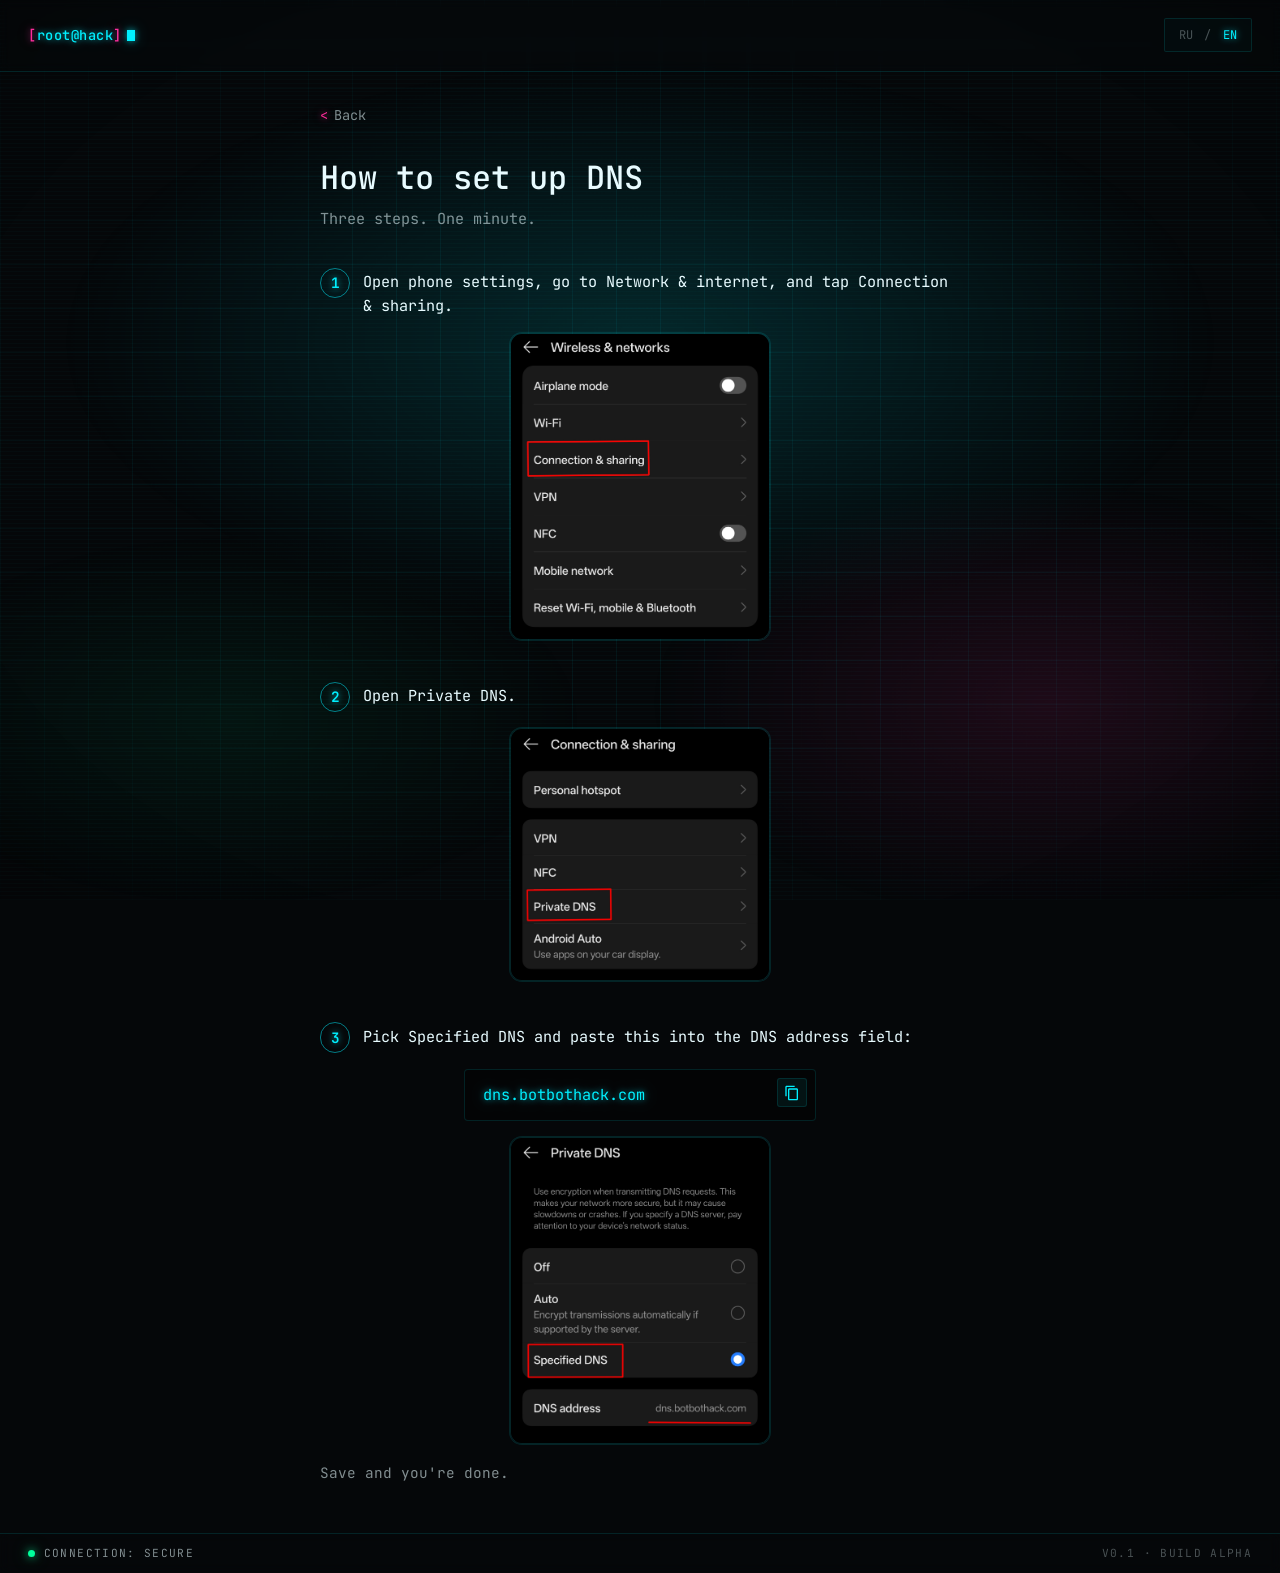
==== help.html @ 2f2c7b4a "Add files via upload" ====
<!DOCTYPE html>
<html lang="en">
<head>
  <meta charset="UTF-8">
  <meta name="viewport" content="width=device-width, initial-scale=1.0, viewport-fit=cover">
  <meta name="theme-color" content="#050709">
  <title>&gt;_ help</title>
  <link rel="preconnect" href="https://fonts.googleapis.com">
  <link rel="preconnect" href="https://fonts.gstatic.com" crossorigin>
  <link href="https://fonts.googleapis.com/css2?family=JetBrains+Mono:wght@300;400;500;700&display=swap" rel="stylesheet">
  <link rel="stylesheet" href="style.css">
</head>
<body>
  <!-- Background layers -->
  <div class="bg-grid" aria-hidden="true"></div>
  <div class="bg-glow" aria-hidden="true"></div>
  <div class="scanlines" aria-hidden="true"></div>
  <div class="vignette" aria-hidden="true"></div>

  <!-- Top bar: logo + language switcher -->
  <header class="topbar">
    <a class="logo" href="index.html">
      <span class="logo-bracket">[</span><span class="logo-text">root@hack</span><span class="logo-bracket">]</span><span class="logo-cursor"></span>
    </a>
    <nav class="lang-switch" aria-label="Language">
      <button class="lang-btn" data-lang="ru" type="button">RU</button>
      <span class="lang-sep">/</span>
      <button class="lang-btn" data-lang="en" type="button">EN</button>
    </nav>
  </header>

  <main class="stage help-stage">
    <div class="help-main">
      <a class="help-back" href="index.html">
        <span aria-hidden="true">&lt;</span>
        <span data-ru="Назад" data-en="Back"></span>
      </a>

      <h1 class="help-title" data-ru="Как подключить DNS" data-en="How to set up DNS"></h1>
      <p class="help-intro" data-ru="Три шага. Минута времени." data-en="Three steps. One minute."></p>

      <div class="help-steps">

        <section class="help-step">
          <div class="help-step-head">
            <span class="help-step-num">1</span>
            <p class="help-step-text" data-ru="Зайди в настройки телефона, открой «Сеть и интернет» и нажми «Connection &amp; sharing»." data-en="Open phone settings, go to Network &amp; internet, and tap Connection &amp; sharing."></p>
          </div>
          <div class="help-step-img">
            <img src="step1.jpg" alt="Wireless &amp; networks screen, Connection &amp; sharing">
          </div>
        </section>

        <section class="help-step">
          <div class="help-step-head">
            <span class="help-step-num">2</span>
            <p class="help-step-text" data-ru="Открой «Private DNS»." data-en="Open Private DNS."></p>
          </div>
          <div class="help-step-img">
            <img src="step2.jpg" alt="Connection &amp; sharing screen, Private DNS">
          </div>
        </section>

        <section class="help-step">
          <div class="help-step-head">
            <span class="help-step-num">3</span>
            <p class="help-step-text" data-ru="Выбери «Specified DNS» и вставь адрес в поле «DNS address»:" data-en="Pick Specified DNS and paste this into the DNS address field:"></p>
          </div>
          <pre class="card-code help-code"><code>dns.botbothack.com</code><button type="button" class="code-copy-btn" aria-label="Copy"><svg viewBox="0 0 24 24" width="16" height="16" fill="currentColor" aria-hidden="true"><path d="M16 1H4c-1.1 0-2 .9-2 2v14h2V3h12V1zm3 4H8c-1.1 0-2 .9-2 2v14c0 1.1.9 2 2 2h11c1.1 0 2-.9 2-2V7c0-1.1-.9-2-2-2zm0 16H8V7h11v14z"/></svg></button></pre>
          <div class="help-step-img">
            <img src="step3.jpg" alt="Private DNS screen, Specified DNS selected">
          </div>
          <p class="help-step-text help-step-note" data-ru="Сохрани и готово." data-en="Save and you're done."></p>
        </section>

      </div>
    </div>
  </main>

  <!-- Bottom status bar -->
  <footer class="bottombar">
    <span class="status">
      <span class="status-dot"></span>
      <span id="statusText">connection: secure</span>
    </span>
    <span class="meta" id="metaText">v0.1 · build alpha</span>
  </footer>

  <script src="help.js"></script>
</body>
</html>
---- style.css ----
:root {
  --bg-0: #050709;
  --bg-1: #0a0e14;
  --neon-cyan: #00f0ff;
  --neon-cyan-soft: rgba(0, 240, 255, 0.5);
  --neon-pink: #ff2d9c;
  --neon-pink-soft: rgba(255, 45, 156, 0.5);
  --neon-green: #00ff9c;
  --text: #e8fbff;
  --text-dim: rgba(232, 251, 255, 0.55);
  --text-mute: rgba(232, 251, 255, 0.3);
  --grid: rgba(0, 240, 255, 0.06);
  --line: rgba(0, 240, 255, 0.12);
  --glow-cyan-sm: 0 0 6px rgba(0, 240, 255, 0.6), 0 0 16px rgba(0, 240, 255, 0.3);
  --glow-cyan-md: 0 0 10px rgba(0, 240, 255, 0.7), 0 0 28px rgba(0, 240, 255, 0.35);
  --glow-pink-sm: 0 0 6px rgba(255, 45, 156, 0.6), 0 0 16px rgba(255, 45, 156, 0.3);
  --glow-green:   0 0 8px rgba(0, 255, 156, 0.7), 0 0 18px rgba(0, 255, 156, 0.4);
  --font-mono: 'JetBrains Mono', ui-monospace, 'SF Mono', Menlo, Monaco, Consolas, monospace;
}

*, *::before, *::after { box-sizing: border-box; }
* { margin: 0; padding: 0; }

html {
  -webkit-text-size-adjust: 100%;
  scrollbar-width: none;
  -ms-overflow-style: none;
}
html::-webkit-scrollbar { display: none; }

* { -webkit-tap-highlight-color: transparent; }

body {
  -webkit-user-select: none;
  -moz-user-select: none;
  -ms-user-select: none;
  user-select: none;
  -webkit-touch-callout: none;
  background: var(--bg-0);
  color: var(--text);
  font-family: var(--font-mono);
  font-feature-settings: "ss01", "ss02", "calt";
  display: flex;
  flex-direction: column;
  min-height: 100vh;
  min-height: 100dvh;
  position: relative;
  -webkit-font-smoothing: antialiased;
  -moz-osx-font-smoothing: grayscale;
  overscroll-behavior: none;
}

button { font: inherit; color: inherit; background: none; border: 0; cursor: pointer; }

.bg-grid,
.bg-glow,
.scanlines,
.vignette {
  position: fixed;
  inset: 0;
  pointer-events: none;
}

.bg-grid {
  z-index: 0;
  background-image:
    linear-gradient(var(--grid) 1px, transparent 1px),
    linear-gradient(90deg, var(--grid) 1px, transparent 1px);
  background-size: 44px 44px;
  mask-image: radial-gradient(ellipse 80% 70% at 50% 50%, #000 40%, transparent 100%);
  -webkit-mask-image: radial-gradient(ellipse 80% 70% at 50% 50%, #000 40%, transparent 100%);
  animation: gridDrift 30s linear infinite;
}

@keyframes gridDrift {
  from { background-position: 0 0, 0 0; }
  to   { background-position: 44px 44px, 44px 44px; }
}

.bg-glow {
  z-index: 0;
  background:
    radial-gradient(ellipse 65% 45% at 50% 38%, rgba(0, 240, 255, 0.14), transparent 70%),
    radial-gradient(ellipse 45% 35% at 82% 78%, rgba(255, 45, 156, 0.10), transparent 70%),
    radial-gradient(ellipse 40% 30% at 18% 80%, rgba(0, 255, 156, 0.06), transparent 70%);
  animation: glowPulse 7s ease-in-out infinite alternate;
  will-change: transform, opacity;
}

@keyframes glowPulse {
  from { opacity: 0.75; transform: scale(1); }
  to   { opacity: 1;    transform: scale(1.04); }
}

.scanlines {
  z-index: 1;
  background: repeating-linear-gradient(
    180deg,
    transparent 0,
    transparent 3px,
    rgba(0, 240, 255, 0.018) 3px,
    rgba(0, 240, 255, 0.018) 4px
  );
  mix-blend-mode: screen;
}

.vignette {
  z-index: 1;
  background: radial-gradient(ellipse 100% 100% at 50% 50%, transparent 55%, rgba(0,0,0,0.55) 100%);
}

.topbar {
  position: relative;
  z-index: 3;
  display: flex;
  justify-content: space-between;
  align-items: center;
  padding: 1.15rem 1.75rem;
  border-bottom: 1px solid var(--line);
  backdrop-filter: blur(6px);
  -webkit-backdrop-filter: blur(6px);
}

.logo {
  font-size: 0.85rem;
  font-weight: 500;
  letter-spacing: 0.04em;
  display: inline-flex;
  align-items: center;
  text-decoration: none;
}

.logo-bracket { color: var(--neon-pink); text-shadow: var(--glow-pink-sm); }
.logo-text { color: var(--neon-cyan); text-shadow: var(--glow-cyan-sm); }

.logo-cursor {
  display: inline-block;
  width: 0.6em;
  height: 0.85em;
  margin-left: 0.3rem;
  background: var(--neon-cyan);
  box-shadow: var(--glow-cyan-sm);
  vertical-align: -0.05em;
  animation: blink 1.1s steps(2) infinite;
}

@keyframes blink { 50% { opacity: 0; } }

.lang-switch {
  display: inline-flex;
  align-items: center;
  gap: 0.45rem;
  padding: 0.4rem 0.7rem;
  border: 1px solid var(--line);
  border-radius: 2px;
  font-size: 0.75rem;
  letter-spacing: 0.12em;
  background: rgba(0, 240, 255, 0.02);
}

.lang-btn {
  color: var(--text-mute);
  padding: 0.1rem 0.2rem;
  transition: color 0.2s ease, text-shadow 0.2s ease;
}

.lang-btn:hover { color: var(--text); }

.lang-btn.active {
  color: var(--neon-cyan);
  text-shadow: var(--glow-cyan-sm);
}

.lang-sep { color: var(--text-mute); }

.stage {
  position: relative;
  z-index: 2;
  flex: 1;
  width: 100%;
  display: flex;
  flex-direction: column;
  justify-content: center;
  align-items: center;
  padding: 2rem 1.5rem 3rem;
}

.stage.has-cards {
  justify-content: flex-start;
  padding-top: 2rem;
  gap: 1.5rem;
}

.prompt {
  width: min(100%, 56rem);
  font-size: clamp(1.15rem, 4.6vw, 2.5rem);
  line-height: 1.45;
  font-weight: 500;
  letter-spacing: -0.005em;
  min-height: 1.6em;
}

.prompt-prefix {
  color: var(--neon-pink);
  text-shadow: var(--glow-pink-sm);
  margin-right: 0.45em;
}

.prompt-text {
  color: var(--text);
  text-shadow: 0 0 12px rgba(0, 240, 255, 0.35);
  white-space: pre-wrap;
  overflow-wrap: break-word;
}

.prompt-cursor {
  display: inline-block;
  width: 0.6em;
  height: 0.85em;
  background: var(--neon-cyan);
  box-shadow: var(--glow-cyan-md);
  vertical-align: -0.05em;
  animation: blink 1.1s steps(2) infinite;
}

.prompt-cursor.hidden { display: none; }

.answers {
  margin-top: 2.25rem;
  width: min(100%, 56rem);
  display: flex;
  flex-direction: column;
  gap: 0.7rem;
}

.answers:empty { display: none; }

.answer-btn {
  position: relative;
  display: flex;
  align-items: center;
  gap: 0.85rem;
  width: 100%;
  text-align: left;
  padding: 0.95rem 1.15rem;
  font-size: clamp(0.92rem, 2.6vw, 1.05rem);
  color: var(--text);
  background: rgba(0, 240, 255, 0.035);
  border: 1px solid var(--line);
  border-radius: 2px;
  transition: background 0.2s ease, border-color 0.2s ease, color 0.2s ease,
              transform 0.2s ease, box-shadow 0.2s ease, text-shadow 0.2s ease;
  opacity: 0;
  transform: translateY(8px);
  animation: answerIn 0.45s cubic-bezier(0.2, 0.8, 0.2, 1) forwards;
}

.answer-btn::before {
  content: '>';
  color: var(--neon-pink);
  text-shadow: var(--glow-pink-sm);
  font-weight: 700;
  flex-shrink: 0;
}

.answer-btn:hover,
.answer-btn:focus-visible {
  background: rgba(0, 240, 255, 0.08);
  border-color: var(--neon-cyan-soft);
  color: var(--neon-cyan);
  text-shadow: var(--glow-cyan-sm);
  box-shadow: var(--glow-cyan-sm);
  transform: translateX(4px);
  outline: none;
}

@keyframes answerIn { to { opacity: 1; transform: translateY(0); } }

.cards { width: 100%; display: flex; justify-content: center; }
.cards:empty { display: none; }

.card {
  display: flex;
  flex-direction: column;
  align-items: stretch;
  text-align: left;
  width: min(100%, 26rem);
  padding: 1.6rem 1.5rem 1.8rem;
  background: rgba(0, 240, 255, 0.035);
  border: 1px solid var(--line);
  border-radius: 3px;
  position: relative;
  overflow: hidden;
  transition: background 0.25s ease, border-color 0.25s ease,
              box-shadow 0.25s ease, transform 0.25s ease;
  opacity: 0;
  transform: translateY(14px);
  animation: cardIn 0.55s cubic-bezier(0.2, 0.8, 0.2, 1) forwards;
}

@keyframes cardIn { to { opacity: 1; transform: translateY(0); } }

.card::before {
  content: '';
  position: absolute;
  inset: 0;
  pointer-events: none;
  background: repeating-linear-gradient(
    180deg, transparent 0, transparent 3px,
    rgba(0, 240, 255, 0.025) 3px, rgba(0, 240, 255, 0.025) 4px
  );
  mix-blend-mode: screen;
  opacity: 0.6;
}

.card-title {
  font-size: 1rem; font-weight: 500; letter-spacing: 0.03em;
  margin-bottom: 0.9rem; text-align: center;
  position: relative; z-index: 1; overflow-wrap: break-word;
}

.card-title-name { color: var(--neon-cyan); text-shadow: var(--glow-cyan-sm); }

.card-image {
  position: relative; width: 100%; max-width: 220px; aspect-ratio: 1 / 1;
  margin: 0 auto 1.4rem; border-radius: 14px; overflow: hidden;
  z-index: 1; isolation: isolate;
  box-shadow: 0 0 0 1px var(--line), inset 0 0 30px rgba(0, 240, 255, 0.10);
}

.card-image-smoke {
  position: absolute; inset: -10%; width: 120%; height: 120%;
  z-index: 2; pointer-events: none; opacity: 0.85;
  animation: smokeDrift 45s ease-in-out infinite alternate;
  will-change: transform;
}

@keyframes smokeDrift {
  0%   { transform: translate(-3%, -2%) scale(1.00); }
  50%  { transform: translate( 2%,  3%) scale(1.03); }
  100% { transform: translate( 3%, -1%) scale(1.01); }
}

.card-image::after {
  content: ''; position: absolute; inset: 0; z-index: 2; pointer-events: none;
  background: radial-gradient(ellipse at center, transparent 40%, rgba(0, 0, 0, 0.55) 100%);
}

.card-image-base {
  width: 100%; height: 100%; object-fit: cover;
  display: block; position: relative; z-index: 1;
}

.card-instruction {
  font-size: 1.02rem; color: var(--text);
  margin-top: 0.3rem; margin-bottom: 1rem; line-height: 1.4;
  position: relative; z-index: 1;
}

.card-code {
  display: block; position: relative;
  background: rgba(0, 0, 0, 0.35); border: 1px solid var(--line);
  border-radius: 4px; padding: 0.9rem 2.6rem 0.9rem 1.1rem;
  margin-bottom: 1.4rem; overflow-x: auto; z-index: 1;
}

.card-code code {
  font-family: var(--font-mono); font-size: 0.95rem;
  color: var(--neon-cyan); text-shadow: var(--glow-cyan-sm); white-space: pre;
}

.code-copy-btn {
  position: absolute; top: 0.5rem; right: 0.5rem;
  width: 1.85rem; height: 1.85rem;
  display: flex; align-items: center; justify-content: center;
  color: var(--neon-cyan); background: rgba(0, 240, 255, 0.06);
  border: 1px solid var(--line); border-radius: 3px; z-index: 2;
}

.code-copy-btn:active { background: rgba(0, 240, 255, 0.22); }

.code-copy-btn.copied {
  color: var(--neon-green); border-color: rgba(0, 255, 156, 0.5);
  background: rgba(0, 255, 156, 0.08);
}

.card-actions { position: relative; z-index: 1; display: flex; flex-direction: column; }

.action-btn { width: 100%; padding: 0.9rem 1rem; font-size: 0.92rem; text-align: center; border-radius: 2px; }

.action-btn-primary {
  color: var(--neon-cyan); font-weight: 600; letter-spacing: 0.02em;
  background: rgba(0, 240, 255, 0.14); border: 1px solid var(--neon-cyan);
  text-shadow: var(--glow-cyan-sm); box-shadow: var(--glow-cyan-sm);
}

.action-btn-primary:active { background: rgba(0, 240, 255, 0.30); }

.action-btn-secondary {
  margin-top: 0.6rem; color: var(--text-dim);
  background: rgba(255, 255, 255, 0.015); border: 1px solid var(--line);
}

.action-btn-secondary:active { background: rgba(255, 255, 255, 0.06); }

.bottombar {
  position: relative; z-index: 3;
  display: flex; justify-content: space-between; align-items: center; gap: 1rem;
  padding: 0.8rem 1.75rem; border-top: 1px solid var(--line);
  font-size: 0.7rem; letter-spacing: 0.12em; text-transform: uppercase;
  color: var(--text-dim); backdrop-filter: blur(6px); -webkit-backdrop-filter: blur(6px);
}

.status { display: inline-flex; align-items: center; gap: 0.55rem; }

.status-dot {
  width: 7px; height: 7px; border-radius: 50%; background: var(--neon-green);
  box-shadow: var(--glow-green); animation: pulseDot 1.6s ease-in-out infinite;
}

@keyframes pulseDot {
  0%, 100% { opacity: 1; transform: scale(1); }
  50%      { opacity: 0.45; transform: scale(0.85); }
}

.meta { color: var(--text-mute); }

@media (max-width: 640px) {
  .topbar    { padding: 0.95rem 1.1rem; }
  .bottombar {
    padding: 0.65rem 1.1rem; gap: 0.45rem 0.75rem; flex-wrap: wrap;
    font-size: 0.62rem; letter-spacing: 0.06em;
  }
  .logo      { font-size: 0.78rem; }
  .stage     { padding: 1.5rem 1.1rem 2rem; }
  .stage.has-cards { padding-top: 1.25rem; padding-left: 0.75rem; padding-right: 0.75rem; gap: 1rem; }
  .bg-grid   { background-size: 32px 32px; }
  .cards     { padding: 0 0.2rem; }
  .card      { width: 100%; padding: 1.1rem 1rem 1.2rem; }
  .card-title { font-size: 0.85rem; letter-spacing: 0.02em; margin-bottom: 0.7rem; }
  .card-image { max-width: 160px; margin-bottom: 0.85rem; border-radius: 10px; }
  .card-instruction { font-size: 0.88rem; margin-top: 0.2rem; margin-bottom: 0.7rem; }
  .card-code  { padding: 0.7rem 2.3rem 0.7rem 0.85rem; margin-bottom: 1rem; }
  .code-copy-btn { width: 1.6rem; height: 1.6rem; top: 0.4rem; right: 0.4rem; }
  .card-code code { font-size: 0.82rem; }
  .action-btn { padding: 0.8rem 0.9rem; font-size: 0.85rem; }
}

.help-stage { justify-content: flex-start; padding-top: 2rem; }
.help-main  { width: min(100%, 40rem); }

.help-back {
  display: inline-flex; align-items: center; gap: 0.4rem;
  color: var(--text-dim); font-size: 0.85rem; text-decoration: none; margin-bottom: 2rem;
}

.help-back span[aria-hidden] { color: var(--neon-pink); text-shadow: var(--glow-pink-sm); }

.help-title {
  font-size: clamp(1.3rem, 5.5vw, 2rem); font-weight: 500;
  color: var(--text); margin-bottom: 0.6rem;
}

.help-intro { color: var(--text-dim); font-size: 0.95rem; margin-bottom: 2.4rem; }

.help-steps { display: flex; flex-direction: column; gap: 2.6rem; }
.help-step  { display: flex; flex-direction: column; gap: 1rem; }

.help-step-head { display: flex; align-items: flex-start; gap: 0.8rem; }

.help-step-num {
  flex-shrink: 0; width: 1.9rem; height: 1.9rem;
  border: 1px solid var(--neon-cyan-soft); border-radius: 50%;
  display: flex; align-items: center; justify-content: center;
  color: var(--neon-cyan); text-shadow: var(--glow-cyan-sm);
  font-size: 0.9rem; font-weight: 600;
}

.help-step-text { font-size: 0.95rem; line-height: 1.55; color: var(--text); padding-top: 0.15rem; }
.help-step-note { color: var(--text-dim); font-size: 0.9rem; }
.help-code     { width: min(100%, 22rem); margin: 0 auto; }

.help-step-img {
  align-self: center; max-width: 260px; width: 100%; border-radius: 12px;
  overflow: hidden; border: 1px solid var(--line);
  box-shadow: 0 0 0 1px var(--line), inset 0 0 30px rgba(0, 240, 255, 0.08);
}

.help-step-img img { width: 100%; display: block; }

@media (max-width: 640px) {
  .help-stage     { padding-top: 1.25rem; }
  .help-title     { margin-bottom: 0.5rem; }
  .help-intro     { margin-bottom: 1.8rem; }
  .help-steps     { gap: 2rem; }
  .help-step-text { font-size: 0.88rem; }
  .help-step-img  { max-width: 200px; }
}

.support-popup-overlay {
  position: fixed; inset: 0; z-index: 100;
  display: flex; align-items: center; justify-content: center;
  background: rgba(5, 7, 9, 0.82);
  backdrop-filter: blur(8px); -webkit-backdrop-filter: blur(8px);
  opacity: 0; visibility: hidden;
  transition: opacity 0.35s ease, visibility 0.35s ease;
}

.support-popup-overlay.visible { opacity: 1; visibility: visible; }

.support-popup {
  position: relative; width: min(90vw, 22rem);
  padding: 2.2rem 1.8rem 1.8rem;
  background: rgba(0, 240, 255, 0.035); border: 1px solid var(--line); border-radius: 3px;
  box-shadow: 0 0 0 1px rgba(0, 240, 255, 0.06), var(--glow-cyan-sm), 0 24px 64px rgba(0, 0, 0, 0.6);
  text-align: center;
  transform: translateY(16px) scale(0.96);
  transition: transform 0.35s cubic-bezier(0.2, 0.8, 0.2, 1);
  overflow: hidden;
}

.support-popup-overlay.visible .support-popup { transform: translateY(0) scale(1); }

.support-popup::before {
  content: ''; position: absolute; inset: 0; pointer-events: none;
  background: repeating-linear-gradient(
    180deg, transparent 0, transparent 3px,
    rgba(0, 240, 255, 0.025) 3px, rgba(0, 240, 255, 0.025) 4px
  );
  mix-blend-mode: screen; opacity: 0.6;
}

.support-popup-close {
  position: absolute; top: 0.7rem; right: 0.7rem;
  width: 1.75rem; height: 1.75rem;
  display: flex; align-items: center; justify-content: center;
  color: var(--text-mute); background: rgba(255, 255, 255, 0.03);
  border: 1px solid var(--line); border-radius: 2px; z-index: 2;
  transition: color 0.2s ease, border-color 0.2s ease, background 0.2s ease;
}

.support-popup-close:hover,
.support-popup-close:focus-visible {
  color: var(--neon-pink); border-color: var(--neon-pink-soft);
  background: rgba(255, 45, 156, 0.08); outline: none;
}

.support-popup-text {
  position: relative; z-index: 1;
  font-size: clamp(1.05rem, 3.8vw, 1.25rem); font-weight: 500;
  color: var(--text); text-shadow: 0 0 12px rgba(0, 240, 255, 0.35);
  line-height: 1.5; margin-bottom: 1.5rem;
}

.support-popup-smile { color: var(--neon-pink); text-shadow: var(--glow-pink-sm); }

.support-popup-btn {
  position: relative; z-index: 1; display: inline-block; width: 100%;
  padding: 0.9rem 1rem; font-family: var(--font-mono);
  font-size: 0.92rem; font-weight: 600; letter-spacing: 0.02em;
  text-align: center; text-decoration: none;
  color: var(--neon-cyan); background: rgba(0, 240, 255, 0.14);
  border: 1px solid var(--neon-cyan); border-radius: 2px;
  text-shadow: var(--glow-cyan-sm); box-shadow: var(--glow-cyan-sm);
  transition: background 0.2s ease, box-shadow 0.2s ease;
}

.support-popup-btn:hover { background: rgba(0, 240, 255, 0.25); box-shadow: var(--glow-cyan-md); }
.support-popup-btn:active { background: rgba(0, 240, 255, 0.30); }

@media (max-width: 640px) {
  .support-popup      { width: 85vw; padding: 1.8rem 1.3rem 1.4rem; }
  .support-popup-text { font-size: 1rem; margin-bottom: 1.2rem; }
  .support-popup-btn  { font-size: 0.85rem; padding: 0.8rem 0.9rem; }
}

@media (prefers-reduced-motion: reduce) {
  *, *::before, *::after {
    animation-duration: 0.01ms !important;
    animation-iteration-count: 1 !important;
    transition-duration: 0.01ms !important;
  }
}
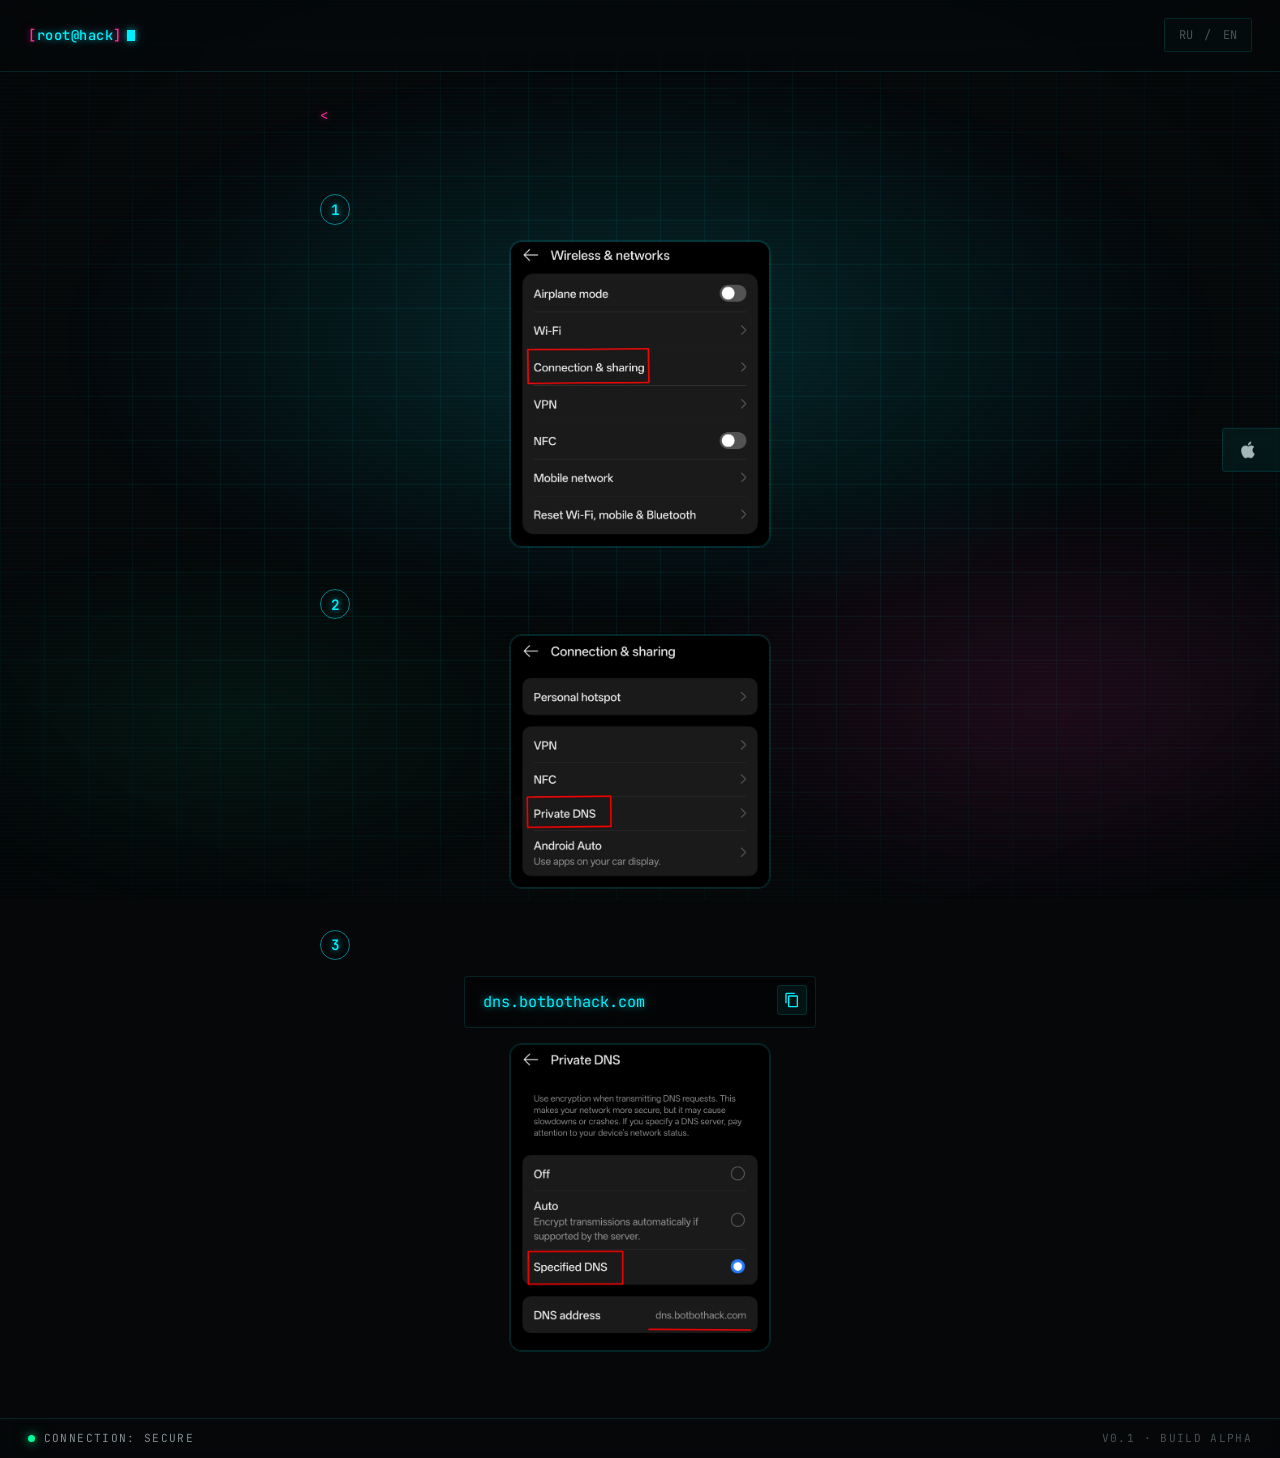
==== commit 32c85831: "Add iOS configuration download button Added a button for iOS configuration download with an SVG icon" ====
--- a/help.html
+++ b/help.html
@@ -78,6 +78,11 @@
   </main>
 
   <!-- Bottom status bar -->
+  <a class="ios-btn" id="iosBtn" href="dns.botbothack.com.mobileconfig">
+    <svg viewBox="0 0 24 24" width="20" height="20" fill="currentColor" aria-hidden="true"><path d="M18.71 19.5c-.83 1.24-1.71 2.45-3.05 2.47-1.34.03-1.77-.79-3.29-.79-1.53 0-2 .77-3.27.82-1.31.05-2.3-1.32-3.14-2.53C4.25 17 2.94 12.45 4.7 9.39c.87-1.52 2.43-2.48 4.12-2.51 1.28-.02 2.5.87 3.29.87.78 0 2.26-1.07 3.8-.91.65.03 2.47.26 3.64 1.98-.09.06-2.17 1.28-2.15 3.81.03 3.02 2.65 4.03 2.68 4.04-.03.07-.42 1.44-1.38 2.83M13 3.5c.73-.83 1.94-1.46 2.94-1.5.13 1.17-.34 2.35-1.04 3.19-.69.85-1.83 1.51-2.95 1.42-.15-1.15.41-2.35 1.05-3.11z"/></svg>
+    <span data-ru="iOS" data-en="iOS"></span>
+  </a>
+
   <footer class="bottombar">
     <span class="status">
       <span class="status-dot"></span>
--- a/style.css
+++ b/style.css
@@ -574,6 +574,58 @@
   .support-popup-btn  { font-size: 0.85rem; padding: 0.8rem 0.9rem; }
 }
 
+.ios-btn {
+  position: fixed;
+  right: 0;
+  top: 50%;
+  transform: translateY(-50%);
+  z-index: 50;
+  display: flex;
+  align-items: center;
+  gap: 0.5rem;
+  padding: 0.7rem 0.9rem;
+  color: var(--text);
+  background: rgba(0, 240, 255, 0.06);
+  border: 1px solid var(--line);
+  border-right: none;
+  border-radius: 3px 0 0 3px;
+  font-family: var(--font-mono);
+  font-size: 0.78rem;
+  font-weight: 500;
+  letter-spacing: 0.04em;
+  text-decoration: none;
+  backdrop-filter: blur(6px);
+  -webkit-backdrop-filter: blur(6px);
+  transition: background 0.2s ease, border-color 0.2s ease, color 0.2s ease, text-shadow 0.2s ease, box-shadow 0.2s ease;
+}
+
+.ios-btn:hover,
+.ios-btn:active {
+  background: rgba(0, 240, 255, 0.14);
+  border-color: var(--neon-cyan-soft);
+  color: var(--neon-cyan);
+  text-shadow: var(--glow-cyan-sm);
+  box-shadow: var(--glow-cyan-sm);
+}
+
+.ios-btn svg {
+  flex-shrink: 0;
+  opacity: 0.7;
+  transition: opacity 0.2s ease;
+}
+
+.ios-btn:hover svg,
+.ios-btn:active svg { opacity: 1; }
+
+@media (max-width: 640px) {
+  .ios-btn {
+    padding: 0.6rem 0.7rem;
+    font-size: 0.7rem;
+    gap: 0.35rem;
+  }
+  .ios-btn svg { width: 16px; height: 16px; }
+}
+
 @media (prefers-reduced-motion: reduce) {
   *, *::before, *::after {
     animation-duration: 0.01ms !important;
